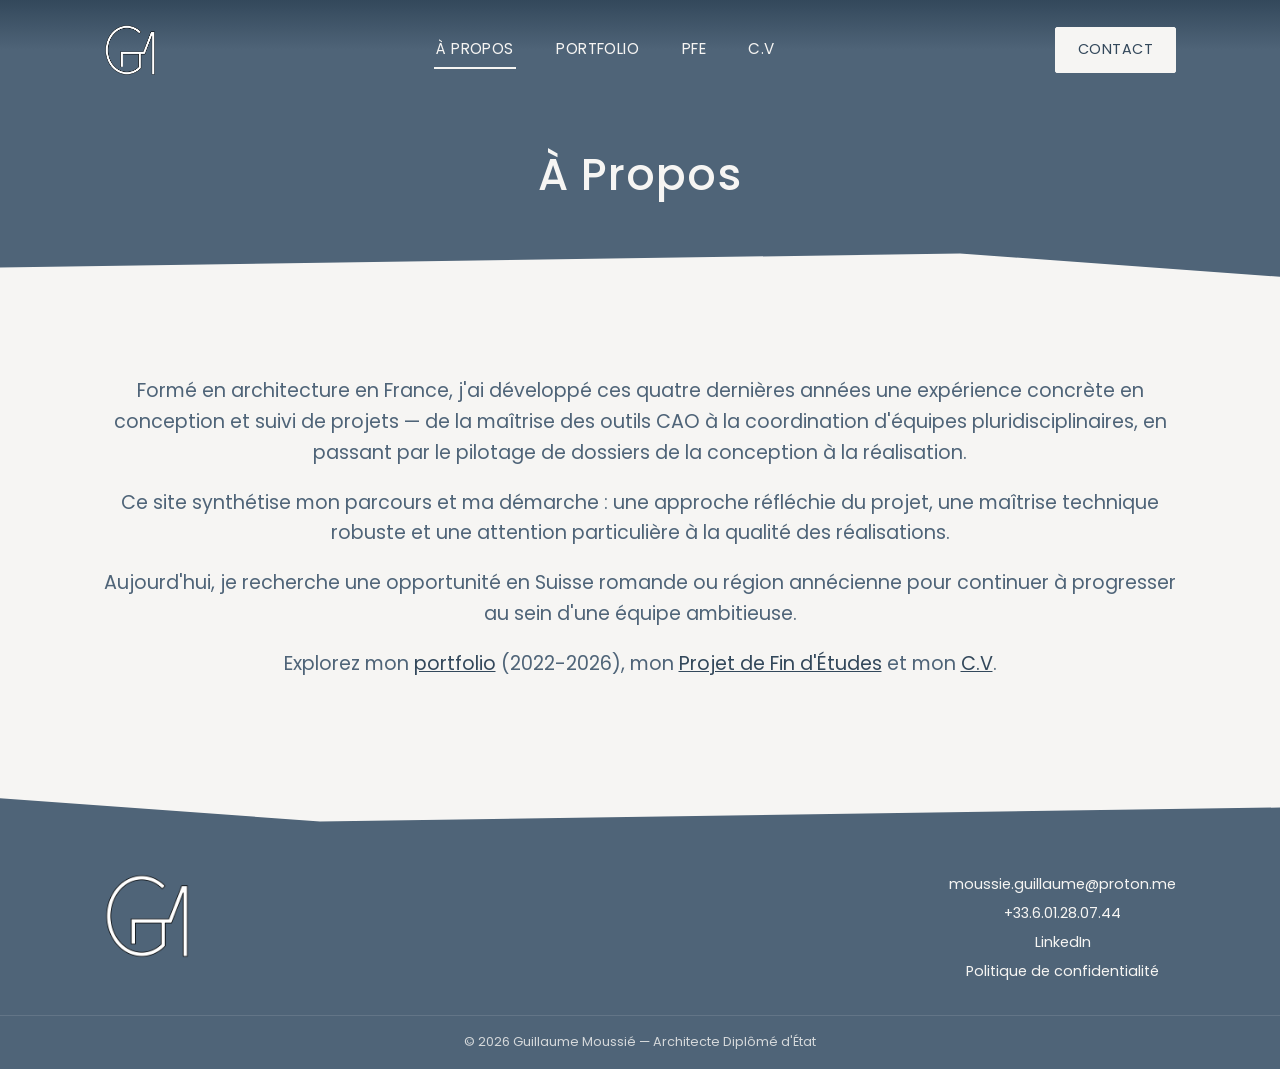
==== index.html @ 9afc47cb "Site initial — portfolio Guillaume Moussié" ====
<!DOCTYPE html>
<html lang="fr">
<head>
  <meta charset="UTF-8">
  <meta name="viewport" content="width=device-width, initial-scale=1.0">
  <title>À Propos — Guillaume Moussié, Architecte</title>
  <meta name="description" content="Guillaume Moussié, architecte diplômé d'État — portfolio et parcours.">
  <link rel="preconnect" href="https://fonts.googleapis.com">
  <link rel="preconnect" href="https://fonts.gstatic.com" crossorigin>
  <link href="https://fonts.googleapis.com/css2?family=Poppins:wght@300;400;500;600&display=swap" rel="stylesheet">
  <link rel="stylesheet" href="css/style.css?v=41">
  <link rel="icon" type="image/webp" href="assets/img/logo/logo-noir.webp">
  <link rel="canonical" href="https://guillaume-moussie.com/">
  <meta property="og:type" content="website">
  <meta property="og:title" content="À Propos — Guillaume Moussié, Architecte">
  <meta property="og:description" content="Guillaume Moussié, architecte diplômé d'État — portfolio et parcours.">
  <meta property="og:url" content="https://guillaume-moussie.com/">
  <meta property="og:image" content="https://guillaume-moussie.com/assets/img/logo/logo-noir.webp">
  <meta property="og:locale" content="fr_FR">
  <meta name="twitter:card" content="summary_large_image">
  <meta name="twitter:title" content="À Propos — Guillaume Moussié, Architecte">
  <meta name="twitter:description" content="Guillaume Moussié, architecte diplômé d'État — portfolio et parcours.">
  <meta name="twitter:image" content="https://guillaume-moussie.com/assets/img/logo/logo-noir.webp">
  <script type="application/ld+json">
  {
    "@context": "https://schema.org",
    "@type": "Person",
    "name": "Guillaume Moussié",
    "jobTitle": "Architecte Diplômé d'État",
    "url": "https://guillaume-moussie.com/",
    "image": "https://guillaume-moussie.com/assets/img/logo/logo-noir.webp",
    "email": "mailto:moussie.guillaume@proton.me",
    "telephone": "+33601280744",
    "sameAs": [
      "https://www.linkedin.com/in/guillaume-moussi%C3%A9/"
    ]
  }
  </script>
</head>
<body data-page="a-propos">

  <header class="site-header">
    <div class="site-header__inner">
      <a href="index.html" class="site-header__logo">
        <img src="assets/img/logo/logo-blanc.webp" alt="Guillaume Moussié — Architecte">
      </a>

      <button class="site-header__menu-toggle" type="button" aria-label="Ouvrir le menu" aria-expanded="false">
        <span></span>
        <span></span>
        <span></span>
      </button>

      <nav class="site-nav" data-nav>
        <a href="index.html" data-page="a-propos">À Propos</a>
        <a href="portfolio.html" data-page="portfolio">Portfolio</a>
        <a href="pfe.html" data-page="pfe">PFE</a>
        <a href="cv.html" data-page="cv">C.V</a>
      </nav>

      <a href="contact.html" class="btn btn--solid">Contact</a>
    </div>
  </header>

  <div class="page-title-band">
    <div class="container">
      <h1>À Propos</h1>
    </div>
  </div>

  <div class="wave-divider wave-divider--bottom" aria-hidden="true">
    <svg viewBox="0 0 1440 120" preserveAspectRatio="none" xmlns="http://www.w3.org/2000/svg">
      <path d="M0,0 L0,30 L1080,6 L1440,46 L1440,0 Z"></path>
    </svg>
  </div>

  <main class="container" style="padding-top: 56px; padding-bottom: 56px; max-width: 1200px; margin-left: auto; margin-right: auto; text-align: center;">
    <p>Formé en architecture en France, j'ai développé ces quatre dernières années une expérience concrète en conception et suivi de projets — de la maîtrise des outils CAO à la coordination d'équipes pluridisciplinaires, en passant par le pilotage de dossiers de la conception à la réalisation.</p>

    <p>Ce site synthétise mon parcours et ma démarche : une approche réfléchie du projet, une maîtrise technique robuste et une attention particulière à la qualité des réalisations.</p>

    <p>Aujourd'hui, je recherche une opportunité en Suisse romande ou région annécienne pour continuer à progresser au sein d'une équipe ambitieuse.</p>

    <p>Explorez mon <a href="portfolio.html" style="text-decoration: underline;">portfolio</a> (2022-2026), mon <a href="pfe.html" style="text-decoration: underline;">Projet de Fin d'Études</a> et mon <a href="cv.html" style="text-decoration: underline;">C.V</a>.</p>
  </main>

  <div class="wave-divider wave-divider--bottom" aria-hidden="true">
    <svg viewBox="0 0 1440 120" preserveAspectRatio="none" xmlns="http://www.w3.org/2000/svg">
      <path d="M0,74 L360,114 L1440,90 L1440,120 L0,120 Z"></path>
    </svg>
  </div>

  <footer class="site-footer">
    <div class="site-footer__inner">
      <a href="index.html" class="site-footer__logo">
        <img src="assets/img/logo/logo-blanc.webp" alt="Guillaume Moussié — Architecte">
      </a>

      <div class="site-footer__contacts">
        <a href="mailto:moussie.guillaume@proton.me">moussie.guillaume@proton.me</a>
        <a href="tel:+33601280744">+33.6.01.28.07.44</a>
        <a href="https://www.linkedin.com/in/guillaume-moussi%C3%A9/" target="_blank" rel="noopener">LinkedIn</a>
        <a href="confidentialite.html">Politique de confidentialité</a>
      </div>
    </div>

    <div class="site-footer__bottom">
      &copy; <span data-year></span> Guillaume Moussié — Architecte Diplômé d'État
    </div>
  </footer>

  <script src="js/include.js"></script>
</body>
</html>
---- css/style.css ----
/* ==========================================================================
   Variables — palette et typographie
   ========================================================================== */
:root {
  --color-bg: #F6F5F3;        /* fond clair */
  --color-bg-alt: #EBE9E5;    /* fond secondaire */
  --color-accent: #4F6478;    /* bleu acier moyen — couleur principale */
  --color-accent-dark: #33485B; /* bleu acier foncé */
  --color-text: #2A2A2D;      /* anthracite */
  --color-white: #FFFFFF;

  --font-main: "Poppins", sans-serif;

  --container-width: 1200px;
  --container-padding: clamp(20px, 5vw, 64px);

  /* séparateur : 19px clair / 4px ligne (1mm) / 19px clair à 96dpi, proportionnel */
  --sep-space: clamp(10px, 2.5vw, 19px);
  --sep-line: clamp(2px, 0.45vw, 4px);
}

/* ==========================================================================
   Reset minimal
   ========================================================================== */
* {
  box-sizing: border-box;
}

html {
  scroll-behavior: smooth;
}

body {
  margin: 0;
  font-family: var(--font-main);
  background-color: var(--color-bg);
  color: var(--color-text);
  line-height: 1.6;
  -webkit-font-smoothing: antialiased;
  overflow-x: hidden;
  text-wrap: pretty;
  hyphens: auto;
  -webkit-hyphens: auto;
  -webkit-hyphenate-limit-before: 2;
  -webkit-hyphenate-limit-after: 2;
  hyphenate-limit-chars: 6 2 2;
}

img {
  max-width: 100%;
  display: block;
}

a {
  color: inherit;
  text-decoration: none;
}

h1, h2, h3, p {
  margin: 0 0 1em 0;
  font-weight: 400;
}

h1 {
  font-size: clamp(2rem, 4vw, 2.75rem);
  font-weight: 500;
  letter-spacing: 0.02em;
}

h2 {
  font-size: clamp(1.4rem, 2.5vw, 1.9rem);
  font-weight: 500;
}

.container {
  max-width: var(--container-width);
  margin: 0 auto;
  padding: 0 var(--container-padding);
}

/* ==========================================================================
   Séparateur de section (remplace la vague Squarespace)
   ========================================================================== */
.separator {
  display: flex;
  align-items: center;
  justify-content: center;
  width: 100%;
  padding: var(--sep-space) 0;
}

.separator::before {
  content: "";
  display: block;
  width: 100%;
  height: var(--sep-line);
  background-color: var(--color-accent);
}

/* ==========================================================================
   Vague (séparateur de section façon Squarespace)
   ========================================================================== */
.wave-divider {
  display: block;
  width: 100%;
  overflow: hidden;
  line-height: 0;
}

.wave-divider svg {
  display: block;
  width: 100%;
  height: clamp(36px, 6vw, 70px);
}

.wave-divider--top {
  background-color: var(--color-accent);
}

.wave-divider--top path {
  fill: var(--color-bg);
}

.wave-divider--bottom {
  background-color: var(--color-bg);
}

.wave-divider--bottom path {
  fill: var(--color-accent);
}

/* ==========================================================================
   Bandeau de titre de page (fond identique au header)
   ========================================================================== */
.page-title-band {
  background-color: var(--color-accent);
  position: relative;
}

.page-title-band .wave-divider--top {
  position: absolute;
  bottom: 0;
  left: 0;
  width: 100%;
  z-index: 2;
}

.page-title-band .container {
  padding-top: 40px;
  padding-bottom: 40px;
  text-align: center;
}

.page-title-band h1 {
  color: var(--color-bg);
  margin: 0;
}

/* ==========================================================================
   Header
   ========================================================================== */
.site-header {
  background: linear-gradient(to bottom, var(--color-accent-dark) 0%, var(--color-accent) 50%, var(--color-accent) 100%);
  position: sticky;
  top: 0;
  z-index: 100;
}

.site-header__inner {
  max-width: var(--container-width);
  margin: 0 auto;
  padding: 24px var(--container-padding);
  display: flex;
  align-items: center;
  justify-content: space-between;
  gap: 24px;
}

.site-header__logo img {
  height: 52px;
  width: auto;
}

.site-nav {
  display: flex;
  align-items: center;
  gap: clamp(16px, 3vw, 40px);
  flex: 1;
  justify-content: center;
}

.site-nav a {
  color: var(--color-bg);
  font-size: 0.95rem;
  letter-spacing: 0.03em;
  text-transform: uppercase;
  padding: 6px 2px;
  border-bottom: 2px solid transparent;
  transition: border-color 0.2s ease, color 0.2s ease;
}

.site-nav a:hover,
.site-nav a.is-active {
  border-bottom-color: var(--color-bg);
}

.site-header .btn--solid {
  background-color: var(--color-bg);
  color: var(--color-accent-dark);
  border-color: var(--color-bg);
}

.site-header .btn--solid:hover {
  background-color: transparent;
  color: var(--color-bg);
}

.btn {
  display: inline-block;
  font-family: var(--font-main);
  font-size: 0.9rem;
  letter-spacing: 0.03em;
  text-transform: uppercase;
  padding: 10px 22px;
  border: 1px solid var(--color-accent-dark);
  border-radius: 2px;
  background-color: transparent;
  color: var(--color-accent-dark);
  cursor: pointer;
  transition: background-color 0.2s ease, color 0.2s ease;
  white-space: nowrap;
}

.btn:hover {
  background-color: var(--color-accent-dark);
  color: var(--color-white);
}

.btn--solid {
  background-color: var(--color-accent-dark);
  color: var(--color-white);
}

.btn--solid:hover {
  background-color: var(--color-accent);
  border-color: var(--color-accent);
}

.site-header__menu-toggle {
  display: none;
  background: none;
  border: none;
  cursor: pointer;
  padding: 8px;
}

.site-header__menu-toggle span {
  display: block;
  width: 26px;
  height: 2px;
  background-color: var(--color-bg);
  margin: 5px 0;
}

/* ==========================================================================
   Footer
   ========================================================================== */
.site-footer {
  background-color: var(--color-accent);
  color: var(--color-bg);
}

.site-footer__inner {
  max-width: var(--container-width);
  margin: 0 auto;
  padding: 48px var(--container-padding) 32px;
  display: flex;
  flex-wrap: wrap;
  align-items: flex-start;
  justify-content: space-between;
  gap: 24px;
}

.site-footer__logo img {
  width: 86px;
  height: auto;
}

.site-footer__contacts {
  display: flex;
  flex-direction: column;
  align-items: center;
  gap: 6px;
  font-size: 0.9rem;
  text-align: center;
}

.site-footer__contacts a:hover {
  text-decoration: underline;
}

.site-footer__bottom {
  border-top: 1px solid rgba(246, 245, 243, 0.15);
  padding: 16px var(--container-padding);
  font-size: 0.8rem;
  text-align: center;
  opacity: 0.8;
}

/* ==========================================================================
   Grille Portfolio
   ========================================================================== */
.page-intro {
  max-width: 1200px;
  margin: 0 auto;
  padding-top: 56px;
  padding-bottom: 24px;
  text-align: center;
}

.page-intro .subtitle {
  color: var(--color-accent);
  font-size: 1.2rem;
}

.portfolio-grid {
  display: grid;
  grid-template-columns: repeat(2, 1fr);
  gap: 40px 32px;
  padding-bottom: 72px;
}

.project-card__link {
  display: block;
  overflow: hidden;
  aspect-ratio: 4 / 3;
  background-color: var(--color-bg-alt);
}

.project-card__link img {
  width: 100%;
  height: 100%;
  object-fit: cover;
  transition: transform 0.4s ease;
}

.project-card__link:hover img {
  transform: scale(1.04);
}

.project-card__caption {
  margin-top: 14px;
  font-size: 1rem;
  line-height: 1.5;
  color: var(--color-accent-dark);
  text-align: center;
}

.project-card__caption strong {
  font-weight: 400;
}

.project-card__client {
  color: var(--color-accent-dark);
}

@media (max-width: 700px) {
  .portfolio-grid {
    grid-template-columns: 1fr;
  }
}

/* ==========================================================================
   Template projet (PFE + projets portfolio)
   ========================================================================== */
.project-hero {
  position: relative;
  width: 100%;
  background-color: var(--color-bg-alt);
}

.wave-divider--overlay {
  position: absolute;
  top: 0;
  left: 0;
  width: 100%;
  height: clamp(36px, 6vw, 70px);
  z-index: 2;
  pointer-events: none;
  line-height: 0;
}

.wave-divider--overlay svg {
  display: block;
  width: 100%;
  height: 100%;
}

.wave-divider--overlay path {
  fill: var(--color-accent);
}

.project-hero img {
  width: 100%;
  height: auto;
  display: block;
}

.project-header {
  max-width: 1200px;
  margin: 0 auto;
  padding-top: 40px;
}

.project-header .subtitle {
  text-transform: uppercase;
  font-size: 1.4rem;
  font-weight: 600;
  letter-spacing: 0.05em;
  color: var(--color-accent-dark);
  text-align: center;
}

.project-header .status {
  font-size: 0.9rem;
  letter-spacing: 0.03em;
  text-transform: uppercase;
  color: var(--color-accent);
  opacity: 0.7;
}

.project-body {
  max-width: 1200px;
  margin: 0 auto;
  padding-bottom: 16px;
}

.project-body p {
  color: var(--color-accent);
  font-size: 1.2rem;
  text-align: center;
}

.project-body p a {
  color: var(--color-accent-dark);
}

.project-technical {
  padding: 8px 0 56px;
}

.project-technical figure {
  margin: 0 0 40px 0;
}

.project-technical img {
  width: 100%;
}

.project-technical figcaption {
  margin-top: 12px;
  font-size: 0.9rem;
  letter-spacing: 0.02em;
  text-transform: uppercase;
  color: var(--color-accent-dark);
}

.project-carousel-section {
  padding-bottom: 72px;
}

.project-carousel-section .caption {
  margin-top: 12px;
  font-size: 0.9rem;
  letter-spacing: 0.02em;
  text-transform: uppercase;
  color: var(--color-accent-dark);
}

.project-carousel {
  position: relative;
}

.project-carousel__track {
  display: flex;
  gap: 6px;
  overflow-x: auto;
  scroll-snap-type: x mandatory;
  padding-bottom: 8px;
  scrollbar-width: thin;
  scrollbar-color: var(--color-accent) transparent;
}

/* Pas de recadrage : hauteur fixe, largeur automatique selon le ratio propre de chaque image */
.project-carousel__track img {
  flex: 0 0 auto;
  width: auto;
  height: min(420px, 61.5vw);
  aspect-ratio: auto;
  object-fit: contain;
  scroll-snap-align: center;
}

.project-carousel__btn {
  position: absolute;
  top: 50%;
  transform: translateY(-50%);
  width: 44px;
  height: 44px;
  border-radius: 50%;
  border: none;
  background-color: var(--color-white);
  color: var(--color-accent-dark);
  font-size: 1.2rem;
  cursor: pointer;
  box-shadow: 0 4px 12px rgba(0, 0, 0, 0.12);
  display: flex;
  align-items: center;
  justify-content: center;
}

.project-carousel__btn--prev {
  left: -8px;
}

.project-carousel__btn--next {
  right: -8px;
}

@media (max-width: 700px) {
  .project-carousel__btn {
    display: none;
  }
}

/* ==========================================================================
   Page C.V
   ========================================================================== */
.cv-top-section {
  position: relative;
  margin-top: 0;
}

.cv-layout {
  display: grid;
  grid-template-columns: 380px 1fr;
  gap: 56px;
  padding: 0 0 24px;
  position: relative;
  z-index: 1;
}

.cv-sidebar {
  background-color: var(--color-accent);
  color: var(--color-bg);
  padding: 370px 28px 36px;
  text-align: center;
}

.cv-main {
  padding-top: 296px;
}

.cv-header-band {
  position: absolute;
  top: 120px;
  left: -50px;
  width: calc(100% + 50px);
  height: 150px;
  background-color: var(--color-accent-dark);
  box-shadow: 3px 3px 6px rgba(0, 0, 0, 0.8);
  z-index: 2;
  display: flex;
  align-items: center;
}

.cv-header-band__inner {
  max-width: var(--container-width);
  width: 100%;
  margin: 0 auto;
  padding: 0 var(--container-padding);
  padding-left: calc(var(--container-padding) + 50px);
}

.cv-header-band__text {
  margin-left: 436px;
}

.cv-header-band__text h1 {
  color: var(--color-bg);
  margin-bottom: 4px;
}

.cv-header-band__text .subtitle {
  color: var(--color-bg);
  opacity: 0.85;
  font-size: 1.2rem;
  margin: 0;
}

.cv-photo-medallion {
  position: absolute;
  left: 190px;
  top: 195px;
  transform: translate(-50%, -50%);
  z-index: 3;
}

.cv-photo-medallion img {
  width: 315px;
  height: 315px;
  max-width: none;
  border-radius: 50%;
  object-fit: cover;
  object-position: top center;
  border: 4px solid var(--color-bg);
}

.cv-download-wrap {
  text-align: center;
  padding-bottom: 80px;
}

.cv-sidebar h2 {
  text-transform: uppercase;
  font-size: 1.4rem;
  letter-spacing: 0.05em;
  font-weight: 600;
  margin: 52px 0 20px;
}

.cv-sidebar h2:first-of-type {
  margin-top: 0;
}

.cv-sidebar ul {
  list-style: none;
  margin: 0;
  padding: 0;
  font-size: 1.2rem;
}

.cv-sidebar ul li {
  line-height: 1.4;
  margin-bottom: 17px;
}

.cv-lang {
  margin-bottom: 20px;
  font-size: 1.2rem;
}

.cv-lang__track {
  background-color: rgba(246, 245, 243, 0.2);
  height: 6px;
  border-radius: 3px;
  margin-top: 6px;
}

.cv-lang__fill {
  background-color: var(--color-bg);
  height: 100%;
  border-radius: 3px;
}

.cv-main h2 {
  text-transform: uppercase;
  font-size: 1.4rem;
  font-weight: 600;
  letter-spacing: 0.05em;
  color: var(--color-accent-dark);
  margin: 40px 0 18px;
  text-align: center;
}

.cv-main h2:first-of-type {
  margin-top: 0;
}

.cv-job {
  margin-bottom: 26px;
}

.cv-job__title {
  font-weight: 500;
  font-size: 1.2rem;
  color: var(--color-accent-dark);
  margin-bottom: 2px;
}

.cv-job__meta {
  font-size: 0.9rem;
  font-style: italic;
  color: var(--color-accent-dark);
  margin-bottom: 10px;
}

.cv-job ul {
  margin: 0;
  padding-left: 20px;
  font-size: 1.2rem;
  line-height: 1.65;
  color: var(--color-accent);
}

.cv-main > p {
  color: var(--color-accent);
  font-size: 1.2rem;
}

.cv-job ul li {
  margin-bottom: 5px;
}

@media (max-width: 780px) {
  .cv-top-section {
    margin-top: 0;
    display: flex;
    flex-direction: column;
  }

  .cv-header-band {
    order: 2;
    position: static;
    width: 100%;
    height: auto;
    padding: 8px 20px 32px;
    box-shadow: none;
  }

  .cv-header-band__inner {
    padding-left: var(--container-padding);
  }

  .cv-header-band__text {
    margin-left: 0;
    text-align: center;
    width: 100%;
  }

  .cv-photo-medallion {
    order: 1;
    position: static;
    left: auto;
    top: auto;
    transform: none;
    display: flex;
    justify-content: center;
    margin: 0;
    background-color: var(--color-accent-dark);
    padding: 32px 0 16px;
  }

  .cv-photo-medallion img {
    width: 200px;
    height: 200px;
    max-width: none;
  }

  .cv-sidebar {
    padding: 36px 28px;
  }

  .cv-main {
    padding-top: 16px;
  }

  .cv-sidebar h2,
  .cv-main h2 {
    font-weight: 500;
  }

  .cv-layout {
    order: 3;
    grid-template-columns: 1fr;
    gap: 32px;
  }
}

/* ==========================================================================
   Page À Propos
   ========================================================================== */
body[data-page="a-propos"] main p {
  color: var(--color-accent);
  font-size: 1.2rem;
}

body[data-page="a-propos"] main p a {
  color: var(--color-accent-dark);
}

/* ==========================================================================
   Page Politique de confidentialité
   ========================================================================== */
body[data-page="confidentialite"] main p {
  color: var(--color-accent);
  font-size: 1.2rem;
}

body[data-page="confidentialite"] main p a {
  color: var(--color-accent-dark);
}

/* ==========================================================================
   Page Contact
   ========================================================================== */
.contact-block {
  max-width: 1200px;
  margin: 0 auto;
  padding: 72px 0 96px;
  text-align: center;
}

.contact-block .intro {
  color: var(--color-accent);
  font-size: 1.38rem;
  margin-bottom: 48px;
}

.contact-item {
  margin-bottom: 36px;
}

.contact-item .label {
  font-size: 0.85rem;
  text-transform: uppercase;
  letter-spacing: 0.05em;
  color: var(--color-accent-dark);
  margin-bottom: 8px;
}

.contact-item a {
  color: var(--color-accent-dark);
  font-size: 1.38rem;
}

.contact-item a:hover {
  text-decoration: underline;
}

/* ==========================================================================
   Responsive — navigation mobile
   ========================================================================== */
@media (max-width: 780px) {
  .site-header__menu-toggle {
    display: block;
  }

  .site-nav {
    display: none;
    position: absolute;
    top: 100%;
    left: 0;
    right: 0;
    background-color: var(--color-accent);
    flex-direction: column;
    align-items: flex-start;
    padding: 12px var(--container-padding) 24px;
    gap: 18px;
    box-shadow: 0 8px 16px rgba(0, 0, 0, 0.06);
  }

  .site-nav.is-open {
    display: flex;
  }

  .site-header__inner {
    position: relative;
    flex-wrap: wrap;
  }

  .site-footer__inner {
    flex-direction: column;
    align-items: center;
    text-align: center;
  }

  .site-footer__contacts {
    align-items: center;
    text-align: center;
  }

  .site-footer__logo img {
    width: 58px;
  }
}
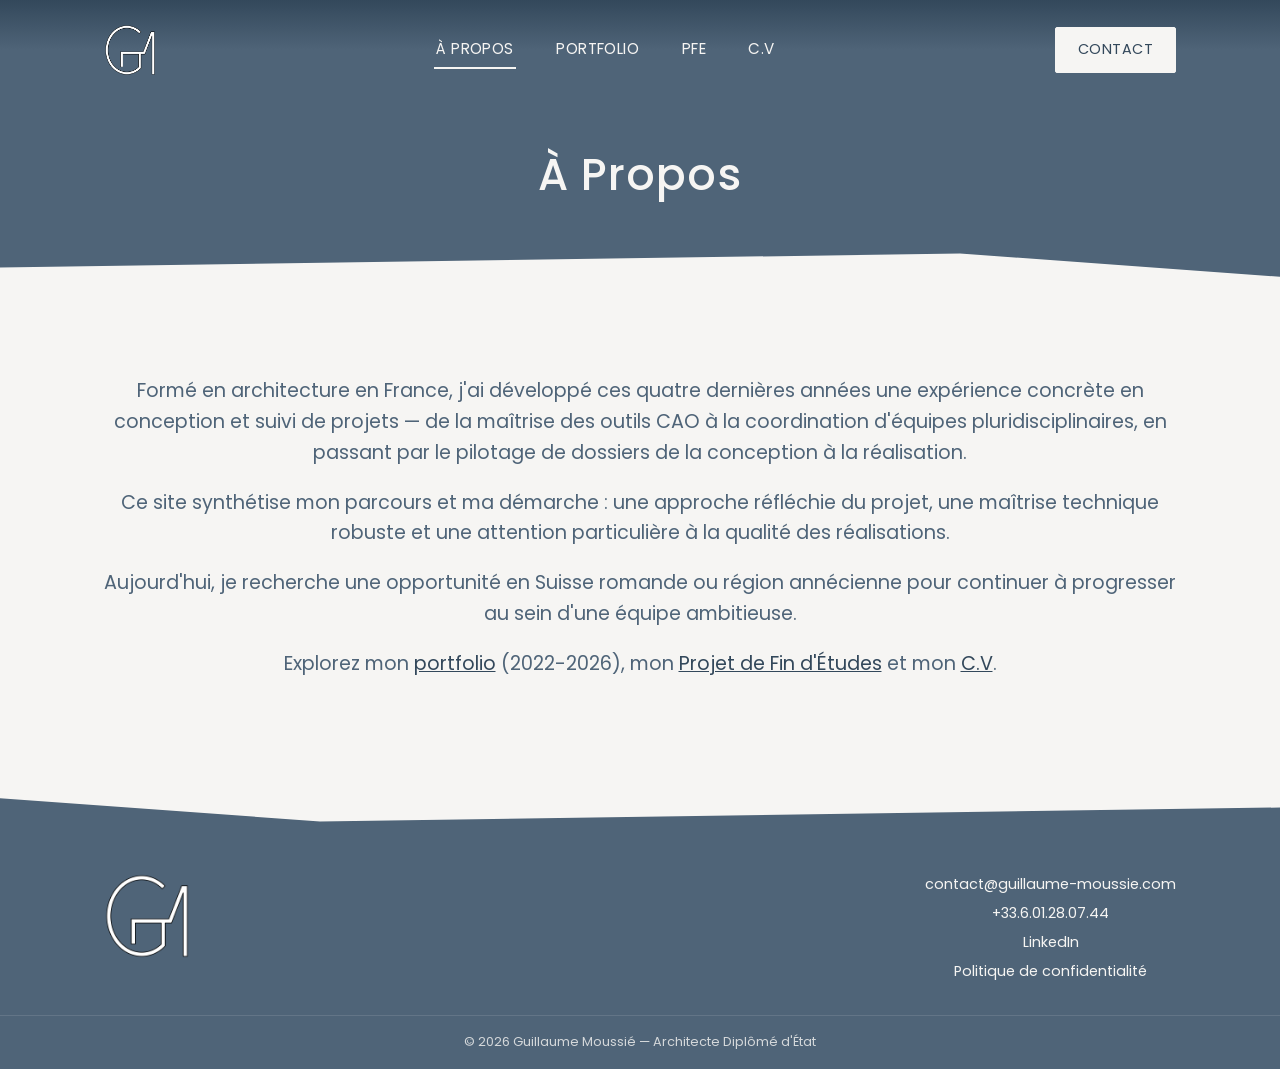
==== commit 8244e998: "Change l'adresse mail de contact + mise à jour du CV" ====
--- a/index.html
+++ b/index.html
@@ -29,7 +29,7 @@
     "jobTitle": "Architecte Diplômé d'État",
     "url": "https://guillaume-moussie.com/",
     "image": "https://guillaume-moussie.com/assets/img/logo/logo-noir.webp",
-    "email": "mailto:moussie.guillaume@proton.me",
+    "email": "mailto:contact@guillaume-moussie.com",
     "telephone": "+33601280744",
     "sameAs": [
       "https://www.linkedin.com/in/guillaume-moussi%C3%A9/"
@@ -97,7 +97,7 @@
       </a>
 
       <div class="site-footer__contacts">
-        <a href="mailto:moussie.guillaume@proton.me">moussie.guillaume@proton.me</a>
+        <a href="mailto:contact@guillaume-moussie.com">contact@guillaume-moussie.com</a>
         <a href="tel:+33601280744">+33.6.01.28.07.44</a>
         <a href="https://www.linkedin.com/in/guillaume-moussi%C3%A9/" target="_blank" rel="noopener">LinkedIn</a>
         <a href="confidentialite.html">Politique de confidentialité</a>
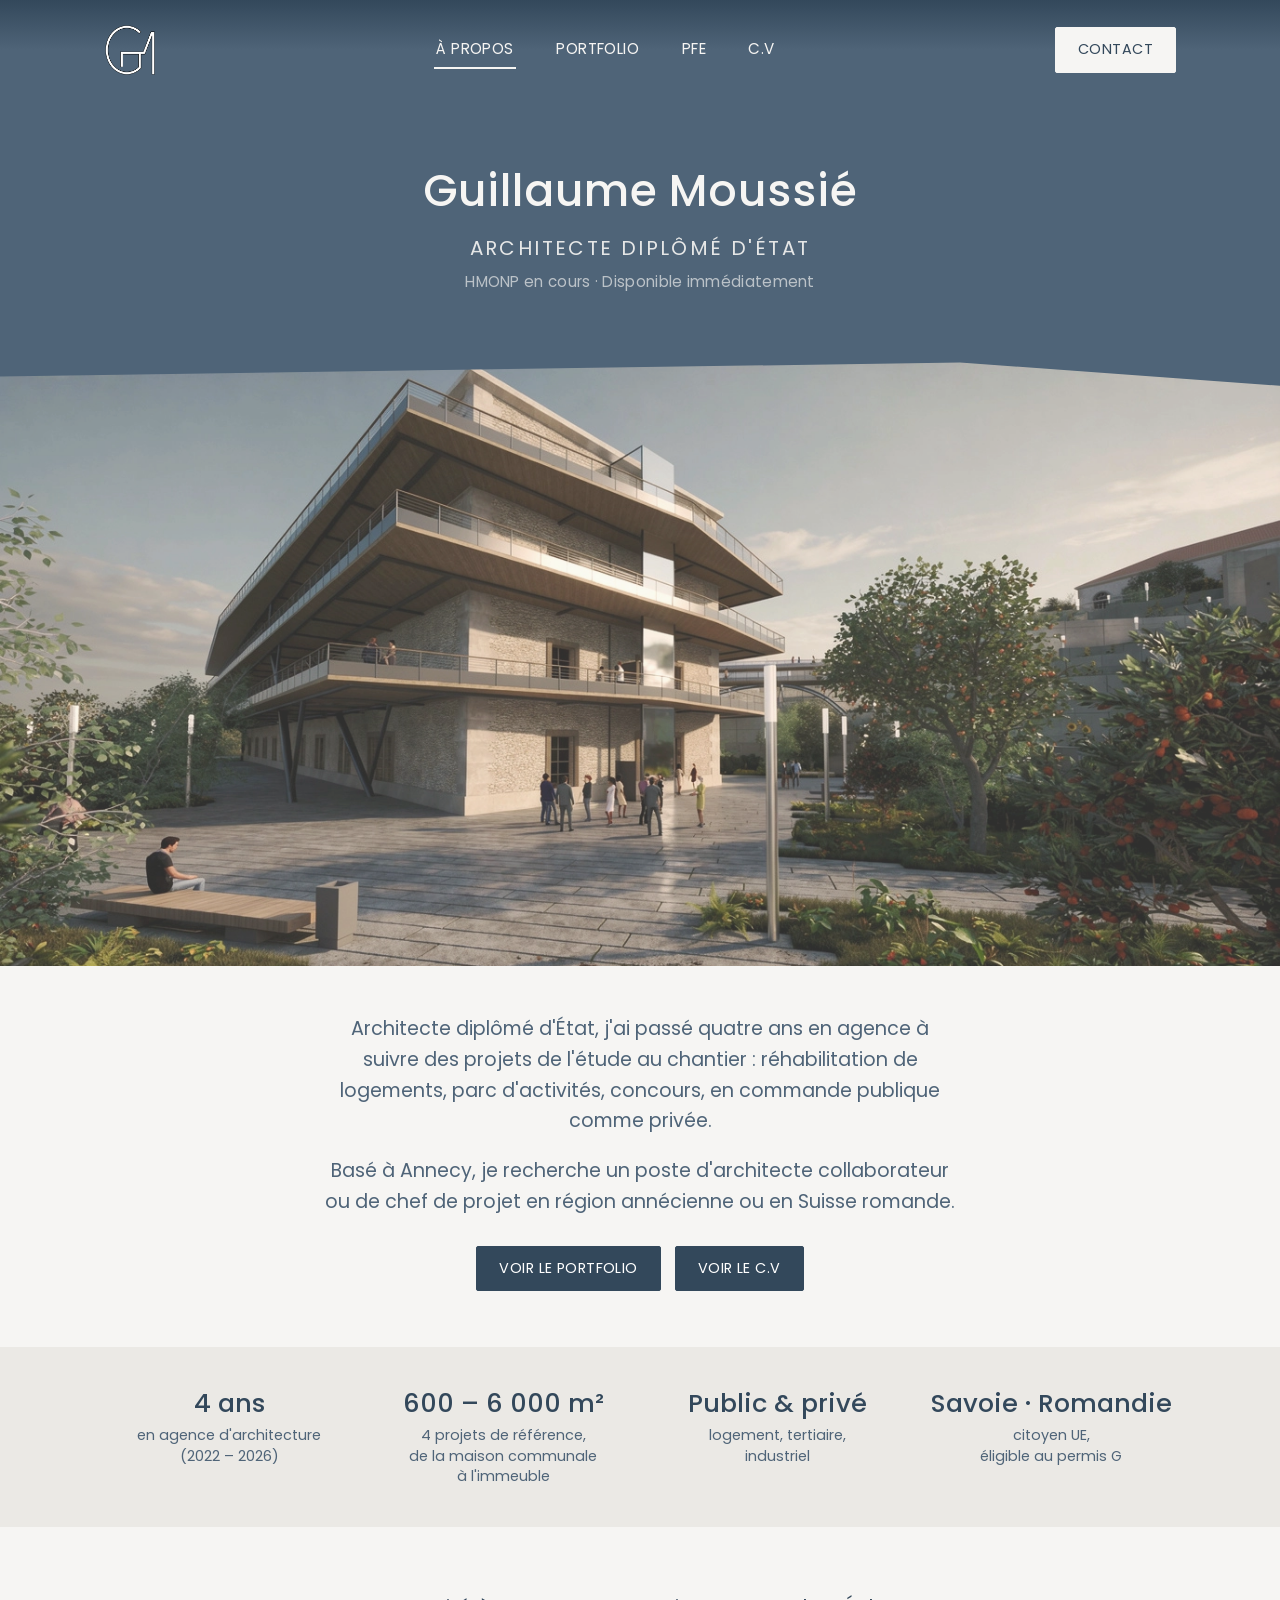
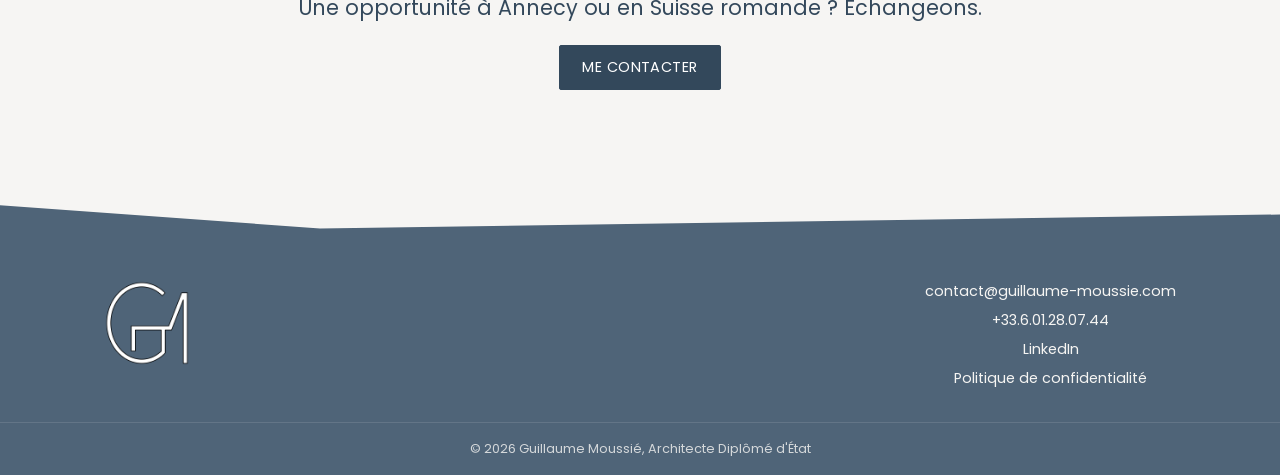
==== commit c73acea7: "Refond la page d'accueil, nettoie les tirets longs et affine le SEO - Accueil: en-tete avec nom, tit" ====
--- a/index.html
+++ b/index.html
@@ -3,24 +3,34 @@
 <head>
   <meta charset="UTF-8">
   <meta name="viewport" content="width=device-width, initial-scale=1.0">
-  <title>À Propos — Guillaume Moussié, Architecte</title>
-  <meta name="description" content="Guillaume Moussié, architecte diplômé d'État — portfolio et parcours.">
+  <title>Guillaume Moussié, Architecte Diplômé d'État | Annecy · Suisse romande</title>
+  <meta name="description" content="Guillaume Moussié, architecte diplômé d'État, 4 ans en agence : réhabilitation, tertiaire, concours. Disponible à Annecy et en Suisse romande. Portfolio et CV.">
   <link rel="preconnect" href="https://fonts.googleapis.com">
   <link rel="preconnect" href="https://fonts.gstatic.com" crossorigin>
   <link href="https://fonts.googleapis.com/css2?family=Poppins:wght@300;400;500;600&display=swap" rel="stylesheet">
-  <link rel="stylesheet" href="css/style.css?v=41">
-  <link rel="icon" type="image/webp" href="assets/img/logo/logo-noir.webp">
+  <link rel="stylesheet" href="css/style.css?v=50">
+  <link rel="icon" href="favicon.ico" sizes="32x32">
+  <link rel="icon" type="image/png" href="assets/img/favicon/favicon-32.png" sizes="32x32" media="(prefers-color-scheme: light)">
+  <link rel="icon" type="image/png" href="assets/img/favicon/favicon-32-dark.png" sizes="32x32" media="(prefers-color-scheme: dark)">
+  <link rel="icon" type="image/png" href="assets/img/favicon/favicon-16.png" sizes="16x16" media="(prefers-color-scheme: light)">
+  <link rel="icon" type="image/png" href="assets/img/favicon/favicon-16-dark.png" sizes="16x16" media="(prefers-color-scheme: dark)">
+  <link rel="apple-touch-icon" href="assets/img/favicon/apple-touch-icon.png">
+  <link rel="manifest" href="site.webmanifest">
+  <meta name="theme-color" content="#4F6478">
   <link rel="canonical" href="https://guillaume-moussie.com/">
   <meta property="og:type" content="website">
-  <meta property="og:title" content="À Propos — Guillaume Moussié, Architecte">
-  <meta property="og:description" content="Guillaume Moussié, architecte diplômé d'État — portfolio et parcours.">
+  <meta property="og:title" content="Guillaume Moussié, Architecte Diplômé d'État | Annecy · Suisse romande">
+  <meta property="og:description" content="Guillaume Moussié, architecte diplômé d'État, 4 ans en agence : réhabilitation, tertiaire, concours. Disponible à Annecy et en Suisse romande. Portfolio et CV.">
   <meta property="og:url" content="https://guillaume-moussie.com/">
-  <meta property="og:image" content="https://guillaume-moussie.com/assets/img/logo/logo-noir.webp">
+  <meta property="og:image" content="https://guillaume-moussie.com/assets/img/social/og-banner.png">
+  <meta property="og:image:width" content="1200">
+  <meta property="og:image:height" content="630">
   <meta property="og:locale" content="fr_FR">
+  <meta property="og:site_name" content="Guillaume Moussié, Architecte">
   <meta name="twitter:card" content="summary_large_image">
-  <meta name="twitter:title" content="À Propos — Guillaume Moussié, Architecte">
-  <meta name="twitter:description" content="Guillaume Moussié, architecte diplômé d'État — portfolio et parcours.">
-  <meta name="twitter:image" content="https://guillaume-moussie.com/assets/img/logo/logo-noir.webp">
+  <meta name="twitter:title" content="Guillaume Moussié, Architecte Diplômé d'État | Annecy · Suisse romande">
+  <meta name="twitter:description" content="Guillaume Moussié, architecte diplômé d'État, 4 ans en agence : réhabilitation, tertiaire, concours. Disponible à Annecy et en Suisse romande. Portfolio et CV.">
+  <meta name="twitter:image" content="https://guillaume-moussie.com/assets/img/social/og-banner.png">
   <script type="application/ld+json">
   {
     "@context": "https://schema.org",
@@ -42,7 +52,7 @@
   <header class="site-header">
     <div class="site-header__inner">
       <a href="index.html" class="site-header__logo">
-        <img src="assets/img/logo/logo-blanc.webp" alt="Guillaume Moussié — Architecte">
+        <img src="assets/img/logo/logo-blanc.webp" alt="Guillaume Moussié, Architecte">
       </a>
 
       <button class="site-header__menu-toggle" type="button" aria-label="Ouvrir le menu" aria-expanded="false">
@@ -62,26 +72,60 @@
     </div>
   </header>
 
-  <div class="page-title-band">
+  <div class="page-title-band page-title-band--home">
     <div class="container">
-      <h1>À Propos</h1>
+      <h1>Guillaume Moussié</h1>
+      <p class="home-band__title">Architecte Diplômé d'État</p>
+      <p class="home-band__status">HMONP en cours · Disponible immédiatement</p>
     </div>
   </div>
 
-  <div class="wave-divider wave-divider--bottom" aria-hidden="true">
-    <svg viewBox="0 0 1440 120" preserveAspectRatio="none" xmlns="http://www.w3.org/2000/svg">
-      <path d="M0,0 L0,30 L1080,6 L1440,46 L1440,0 Z"></path>
-    </svg>
+  <div class="project-hero home-banner">
+    <img src="assets/img/pfe/pfe-hero.webp" alt="Projet de fin d'études : réhabilitation de la Bastille, Grenoble" width="1376" height="768" fetchpriority="high">
+    <div class="wave-divider--overlay" aria-hidden="true">
+      <svg viewBox="0 0 1440 120" preserveAspectRatio="none" xmlns="http://www.w3.org/2000/svg">
+        <path d="M0,0 L0,30 L1080,6 L1440,46 L1440,0 Z"></path>
+      </svg>
+    </div>
   </div>
 
-  <main class="container" style="padding-top: 56px; padding-bottom: 56px; max-width: 1200px; margin-left: auto; margin-right: auto; text-align: center;">
-    <p>Formé en architecture en France, j'ai développé ces quatre dernières années une expérience concrète en conception et suivi de projets — de la maîtrise des outils CAO à la coordination d'équipes pluridisciplinaires, en passant par le pilotage de dossiers de la conception à la réalisation.</p>
+  <main>
+    <section class="home-lead">
+      <p>Architecte diplômé d'État, j'ai passé quatre ans en agence à suivre des projets de l'étude au chantier : réhabilitation de logements, parc d'activités, concours, en commande publique comme privée.</p>
+      <p>Basé à Annecy, je recherche un poste d'architecte collaborateur ou de chef de projet en région annécienne ou en Suisse romande.</p>
+      <div class="home-actions">
+        <a href="portfolio.html" class="btn btn--solid">Voir le portfolio</a>
+        <a href="cv.html" class="btn btn--solid">Voir le C.V</a>
+      </div>
+    </section>
 
-    <p>Ce site synthétise mon parcours et ma démarche : une approche réfléchie du projet, une maîtrise technique robuste et une attention particulière à la qualité des réalisations.</p>
+    <section class="home-figures" aria-label="Repères">
+      <div class="container home-figures__grid">
+        <div class="home-figure">
+          <p class="home-figure__value">4 ans</p>
+          <p class="home-figure__label">en agence d'architecture<br>(2022 – 2026)</p>
+        </div>
+        <div class="home-figure">
+          <p class="home-figure__value">600 – 6 000 m²</p>
+          <p class="home-figure__label">4 projets de référence,<br>de la maison communale à l'immeuble</p>
+        </div>
+        <div class="home-figure">
+          <p class="home-figure__value">Public &amp; privé</p>
+          <p class="home-figure__label">logement, tertiaire,<br>industriel</p>
+        </div>
+        <div class="home-figure">
+          <p class="home-figure__value">Savoie · Romandie</p>
+          <p class="home-figure__label">citoyen UE,<br>éligible au permis G</p>
+        </div>
+      </div>
+    </section>
 
-    <p>Aujourd'hui, je recherche une opportunité en Suisse romande ou région annécienne pour continuer à progresser au sein d'une équipe ambitieuse.</p>
-
-    <p>Explorez mon <a href="portfolio.html" style="text-decoration: underline;">portfolio</a> (2022-2026), mon <a href="pfe.html" style="text-decoration: underline;">Projet de Fin d'Études</a> et mon <a href="cv.html" style="text-decoration: underline;">C.V</a>.</p>
+    <section class="home-cta">
+      <div class="container">
+        <p>Une opportunité à Annecy ou en Suisse romande ? Échangeons.</p>
+        <a href="contact.html" class="btn btn--solid">Me contacter</a>
+      </div>
+    </section>
   </main>
 
   <div class="wave-divider wave-divider--bottom" aria-hidden="true">
@@ -93,7 +137,7 @@
   <footer class="site-footer">
     <div class="site-footer__inner">
       <a href="index.html" class="site-footer__logo">
-        <img src="assets/img/logo/logo-blanc.webp" alt="Guillaume Moussié — Architecte">
+        <img src="assets/img/logo/logo-blanc.webp" alt="Guillaume Moussié, Architecte">
       </a>
 
       <div class="site-footer__contacts">
@@ -105,7 +149,7 @@
     </div>
 
     <div class="site-footer__bottom">
-      &copy; <span data-year></span> Guillaume Moussié — Architecte Diplômé d'État
+      &copy; <span data-year></span> Guillaume Moussié, Architecte Diplômé d'État
     </div>
   </footer>
 
--- a/css/style.css
+++ b/css/style.css
@@ -586,8 +586,10 @@
   margin-left: 436px;
 }
 
-.cv-header-band__text h1 {
+.cv-header-band__text h2 {
   color: var(--color-bg);
+  font-size: clamp(2rem, 4vw, 2.75rem);
+  letter-spacing: 0.02em;
   margin-bottom: 4px;
 }
 
@@ -596,6 +598,14 @@
   opacity: 0.85;
   font-size: 1.2rem;
   margin: 0;
+}
+
+.cv-header-band__status {
+  color: var(--color-bg);
+  opacity: 0.65;
+  font-size: 0.95rem;
+  letter-spacing: 0.02em;
+  margin: 6px 0 0;
 }
 
 .cv-photo-medallion {
@@ -607,8 +617,8 @@
 }
 
 .cv-photo-medallion img {
-  width: 315px;
-  height: 315px;
+  width: 260px;
+  height: 260px;
   max-width: none;
   border-radius: 50%;
   object-fit: cover;
@@ -645,22 +655,33 @@
   margin-bottom: 17px;
 }
 
-.cv-lang {
-  margin-bottom: 20px;
+.cv-skills {
   font-size: 1.2rem;
 }
 
-.cv-lang__track {
-  background-color: rgba(246, 245, 243, 0.2);
-  height: 6px;
-  border-radius: 3px;
-  margin-top: 6px;
-}
-
-.cv-lang__fill {
+.cv-skill {
+  display: flex;
+  flex-direction: column;
+  align-items: center;
+  gap: 6px;
+  margin-bottom: 17px;
+}
+
+.cv-skill__dots {
+  display: flex;
+  gap: 5px;
+}
+
+.cv-skill .dot {
+  width: 9px;
+  height: 9px;
+  border-radius: 50%;
+  border: 1.5px solid var(--color-bg);
+  background-color: transparent;
+}
+
+.cv-skill .dot--on {
   background-color: var(--color-bg);
-  height: 100%;
-  border-radius: 3px;
 }
 
 .cv-main h2 {
@@ -681,6 +702,13 @@
   margin-bottom: 26px;
 }
 
+.cv-job__head {
+  display: flex;
+  justify-content: space-between;
+  align-items: baseline;
+  gap: 12px;
+}
+
 .cv-job__title {
   font-weight: 500;
   font-size: 1.2rem;
@@ -688,11 +716,50 @@
   margin-bottom: 2px;
 }
 
+.cv-job__date {
+  font-size: 0.95rem;
+  color: var(--color-accent);
+  white-space: nowrap;
+  flex-shrink: 0;
+  margin-bottom: 2px;
+}
+
 .cv-job__meta {
   font-size: 0.9rem;
   font-style: italic;
   color: var(--color-accent-dark);
   margin-bottom: 10px;
+}
+
+.cv-job__context {
+  font-size: 0.85rem;
+  color: var(--color-accent);
+  opacity: 0.85;
+  margin: -4px 0 10px;
+}
+
+.cv-job__sublabel {
+  text-transform: uppercase;
+  font-size: 0.8rem;
+  font-weight: 600;
+  letter-spacing: 0.04em;
+  color: var(--color-accent-dark);
+  opacity: 0.75;
+  margin: 16px 0 8px;
+}
+
+.cv-job__projects {
+  font-size: 1.05rem;
+}
+
+.cv-job__projects a {
+  color: var(--color-accent-dark);
+  text-decoration: underline;
+  text-decoration-color: rgba(51, 72, 91, 0.35);
+}
+
+.cv-job__projects a:hover {
+  text-decoration-color: var(--color-accent-dark);
 }
 
 .cv-job ul {
@@ -710,6 +777,45 @@
 
 .cv-job ul li {
   margin-bottom: 5px;
+}
+
+.cv-other-exp {
+  list-style: none;
+  margin: 0 0 8px;
+  padding: 0;
+}
+
+.cv-other-exp__item {
+  display: flex;
+  justify-content: space-between;
+  align-items: baseline;
+  gap: 16px;
+  padding: 10px 0;
+  border-bottom: 1px solid rgba(42, 42, 45, 0.1);
+  font-size: 1.1rem;
+  color: var(--color-accent);
+}
+
+.cv-other-exp__item:last-child {
+  border-bottom: none;
+}
+
+.cv-other-exp__role strong {
+  color: var(--color-accent-dark);
+  font-weight: 500;
+}
+
+.cv-other-exp__date {
+  font-size: 0.9rem;
+  white-space: nowrap;
+  flex-shrink: 0;
+}
+
+.cv-skill__level {
+  font-size: 0.8rem;
+  font-weight: 400;
+  opacity: 0.7;
+  margin-left: 4px;
 }
 
 @media (max-width: 780px) {
@@ -775,6 +881,12 @@
     grid-template-columns: 1fr;
     gap: 32px;
   }
+
+  .cv-job__head,
+  .cv-other-exp__item {
+    flex-direction: column;
+    gap: 2px;
+  }
 }
 
 /* ==========================================================================
@@ -787,6 +899,117 @@
 
 body[data-page="a-propos"] main p a {
   color: var(--color-accent-dark);
+}
+
+/* --- Accueil : bandeau d'identité --- */
+.page-title-band--home .container {
+  padding-top: 56px;
+  padding-bottom: 64px;
+}
+
+.page-title-band--home h1 {
+  margin-bottom: 6px;
+}
+
+.home-band__title {
+  color: var(--color-bg);
+  font-size: 1.25rem;
+  letter-spacing: 0.12em;
+  text-transform: uppercase;
+  opacity: 0.9;
+  margin: 0 0 6px;
+}
+
+.home-band__status {
+  color: var(--color-bg);
+  font-size: 0.95rem;
+  letter-spacing: 0.02em;
+  opacity: 0.65;
+  margin: 0;
+}
+
+/* --- Accueil : image d'en-tête, raccordée au bandeau comme sur les pages projet --- */
+.home-banner {
+  overflow: hidden;
+  aspect-ratio: 1376 / 653;
+}
+
+/* hauteur 117,65 % = 100 / 0,85 : les 15 % du bas de l'image sortent du cadre */
+.home-banner img {
+  display: block;
+  width: 100%;
+  height: 117.65%;
+  object-fit: cover;
+  object-position: 25% 0;
+  opacity: 0.8;
+}
+
+.home-lead {
+  max-width: 760px;
+  margin: 0 auto;
+  padding: 48px var(--container-padding) 56px;
+  text-align: center;
+}
+
+.home-actions {
+  display: flex;
+  flex-wrap: wrap;
+  justify-content: center;
+  gap: 14px;
+  margin-top: 28px;
+}
+
+@media (max-width: 780px) {
+  .home-banner {
+    aspect-ratio: 4 / 3;
+  }
+}
+
+/* --- Accueil : repères chiffrés --- */
+.home-figures {
+  background-color: var(--color-bg-alt);
+}
+
+.home-figures__grid {
+  display: grid;
+  grid-template-columns: repeat(4, 1fr);
+  gap: 24px;
+  padding-top: 40px;
+  padding-bottom: 40px;
+  text-align: center;
+}
+
+body[data-page="a-propos"] .home-figure__value {
+  font-size: clamp(1.25rem, 2.2vw, 1.6rem);
+  font-weight: 500;
+  line-height: 1.25;
+  color: var(--color-accent-dark);
+  margin: 0 0 6px;
+}
+
+body[data-page="a-propos"] .home-figure__label {
+  font-size: 0.9rem;
+  line-height: 1.45;
+  color: var(--color-accent);
+  margin: 0;
+}
+
+/* --- Accueil : appel à l'action final --- */
+.home-cta {
+  text-align: center;
+  padding: 64px 0 72px;
+}
+
+body[data-page="a-propos"] .home-cta p {
+  font-size: 1.3rem;
+  color: var(--color-accent-dark);
+  margin-bottom: 20px;
+}
+
+@media (max-width: 900px) {
+  .home-figures__grid {
+    grid-template-columns: repeat(2, 1fr);
+  }
 }
 
 /* ==========================================================================
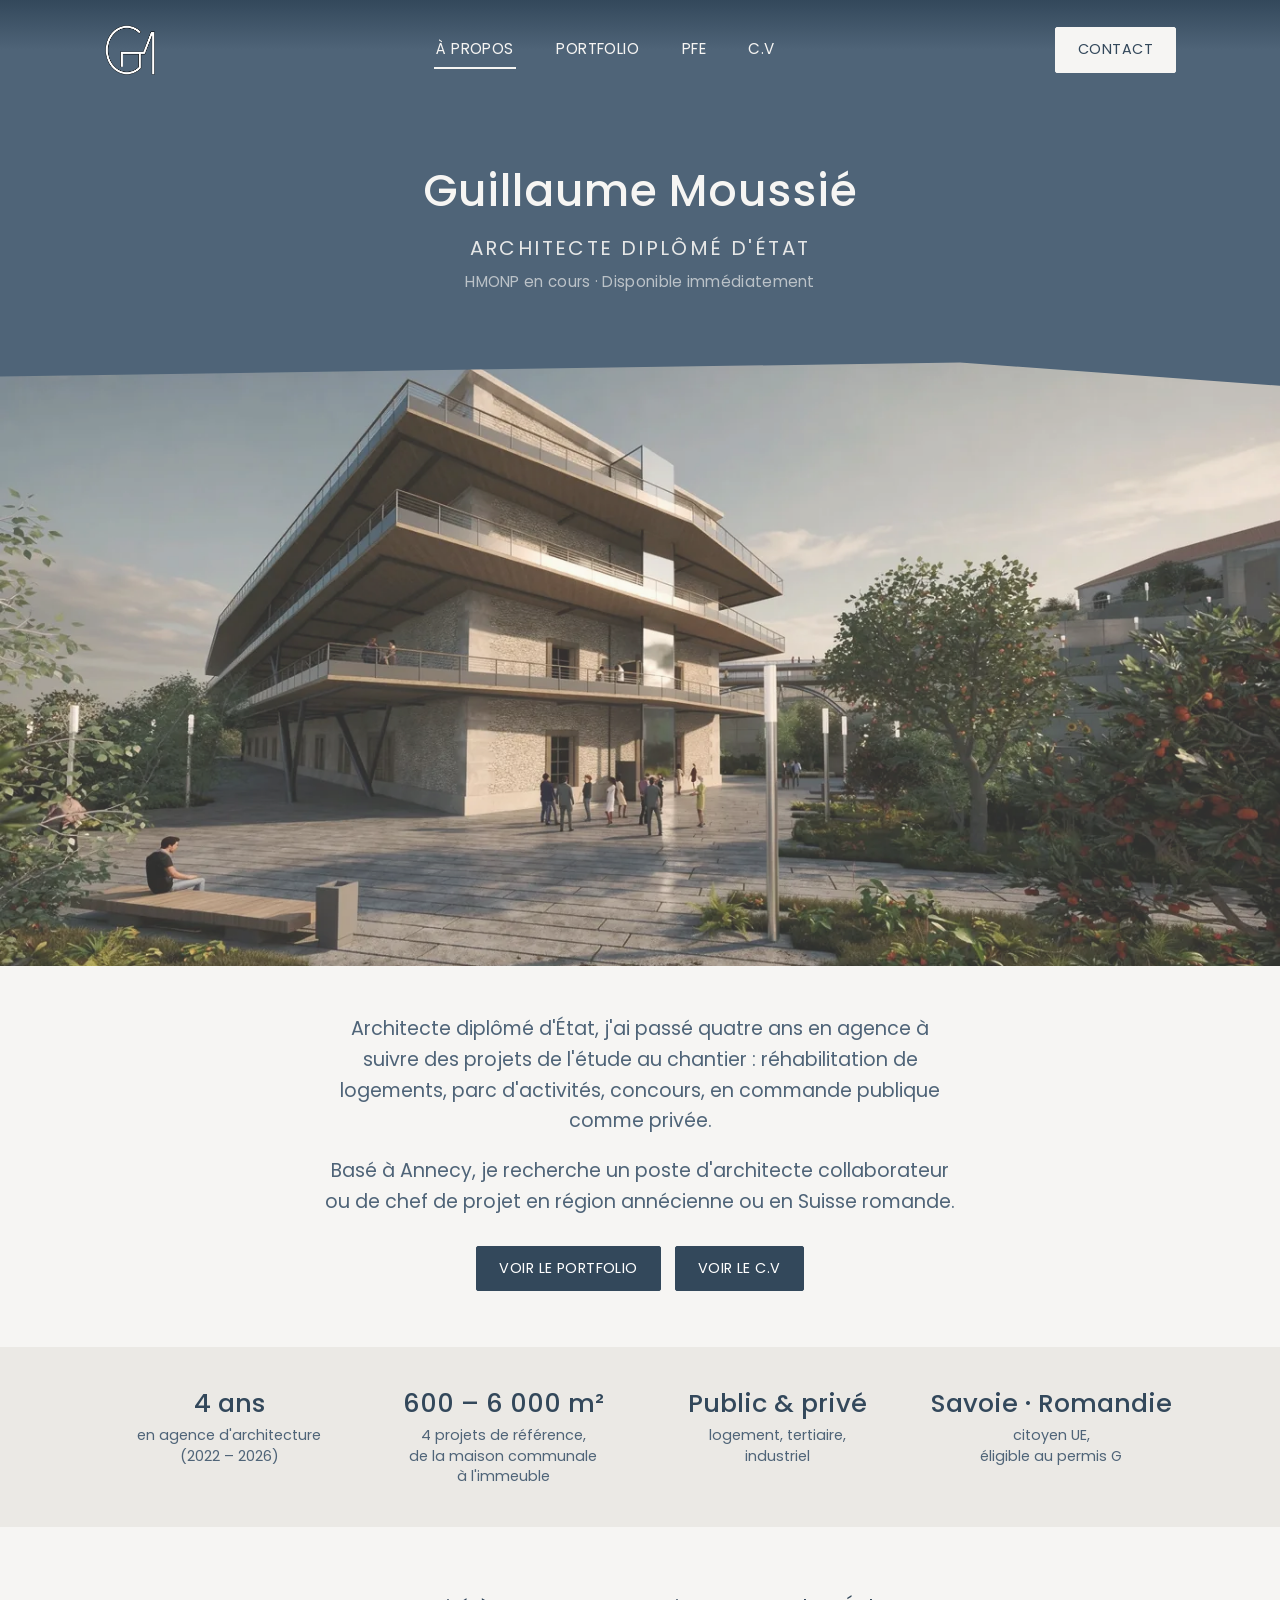
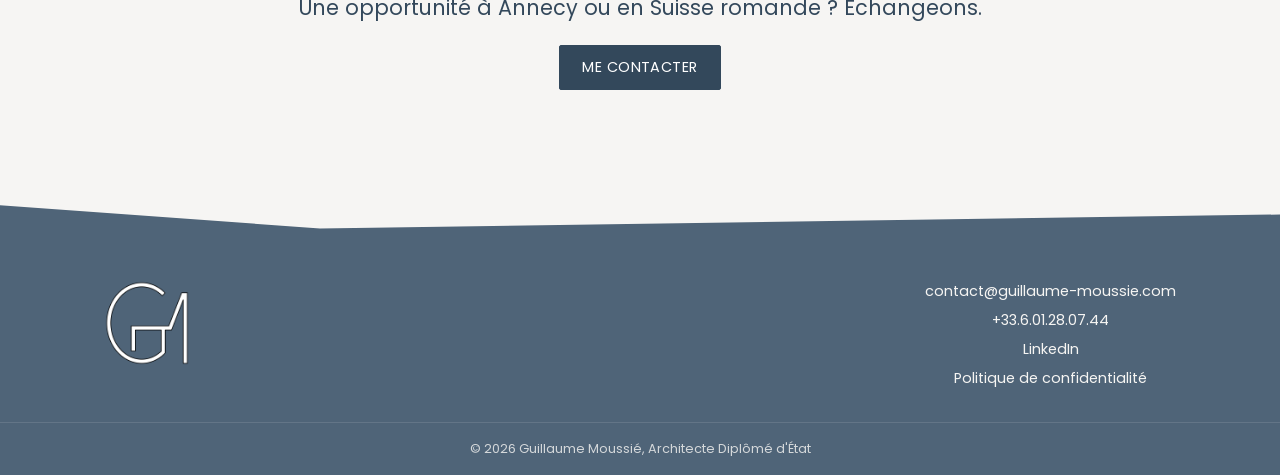
==== commit bd04f708: "Allege les images (-89 %) et corrige le bandeau du CV en largeur intermediaire - Images redimensionn" ====
--- a/index.html
+++ b/index.html
@@ -8,7 +8,7 @@
   <link rel="preconnect" href="https://fonts.googleapis.com">
   <link rel="preconnect" href="https://fonts.gstatic.com" crossorigin>
   <link href="https://fonts.googleapis.com/css2?family=Poppins:wght@300;400;500;600&display=swap" rel="stylesheet">
-  <link rel="stylesheet" href="css/style.css?v=50">
+  <link rel="stylesheet" href="css/style.css?v=52">
   <link rel="icon" href="favicon.ico" sizes="32x32">
   <link rel="icon" type="image/png" href="assets/img/favicon/favicon-32.png" sizes="32x32" media="(prefers-color-scheme: light)">
   <link rel="icon" type="image/png" href="assets/img/favicon/favicon-32-dark.png" sizes="32x32" media="(prefers-color-scheme: dark)">
--- a/css/style.css
+++ b/css/style.css
@@ -593,6 +593,12 @@
   margin-bottom: 4px;
 }
 
+@media (min-width: 1025px) {
+  .cv-header-band__text h2 {
+    font-size: clamp(1.5rem, 3.2vw, 2.75rem);
+  }
+}
+
 .cv-header-band__text .subtitle {
   color: var(--color-bg);
   opacity: 0.85;
@@ -818,7 +824,7 @@
   margin-left: 4px;
 }
 
-@media (max-width: 780px) {
+@media (max-width: 1024px) {
   .cv-top-section {
     margin-top: 0;
     display: flex;
